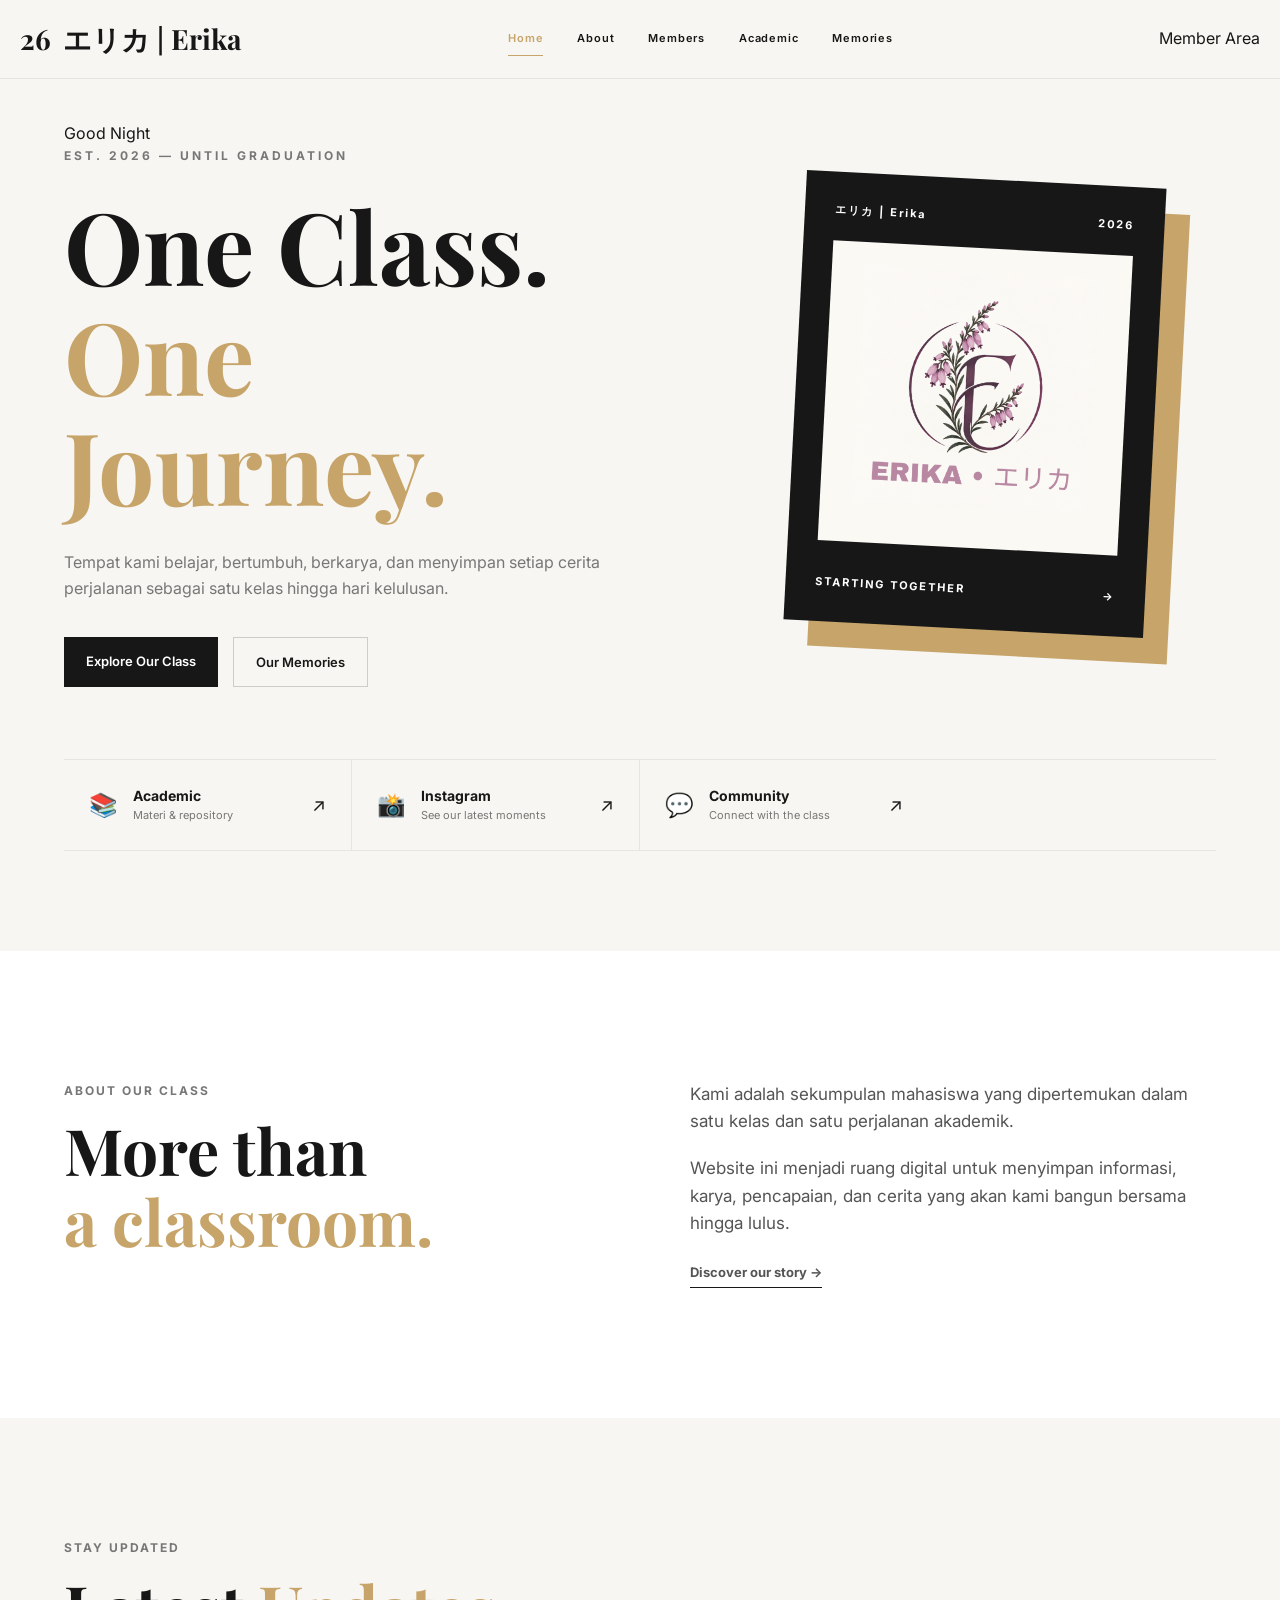
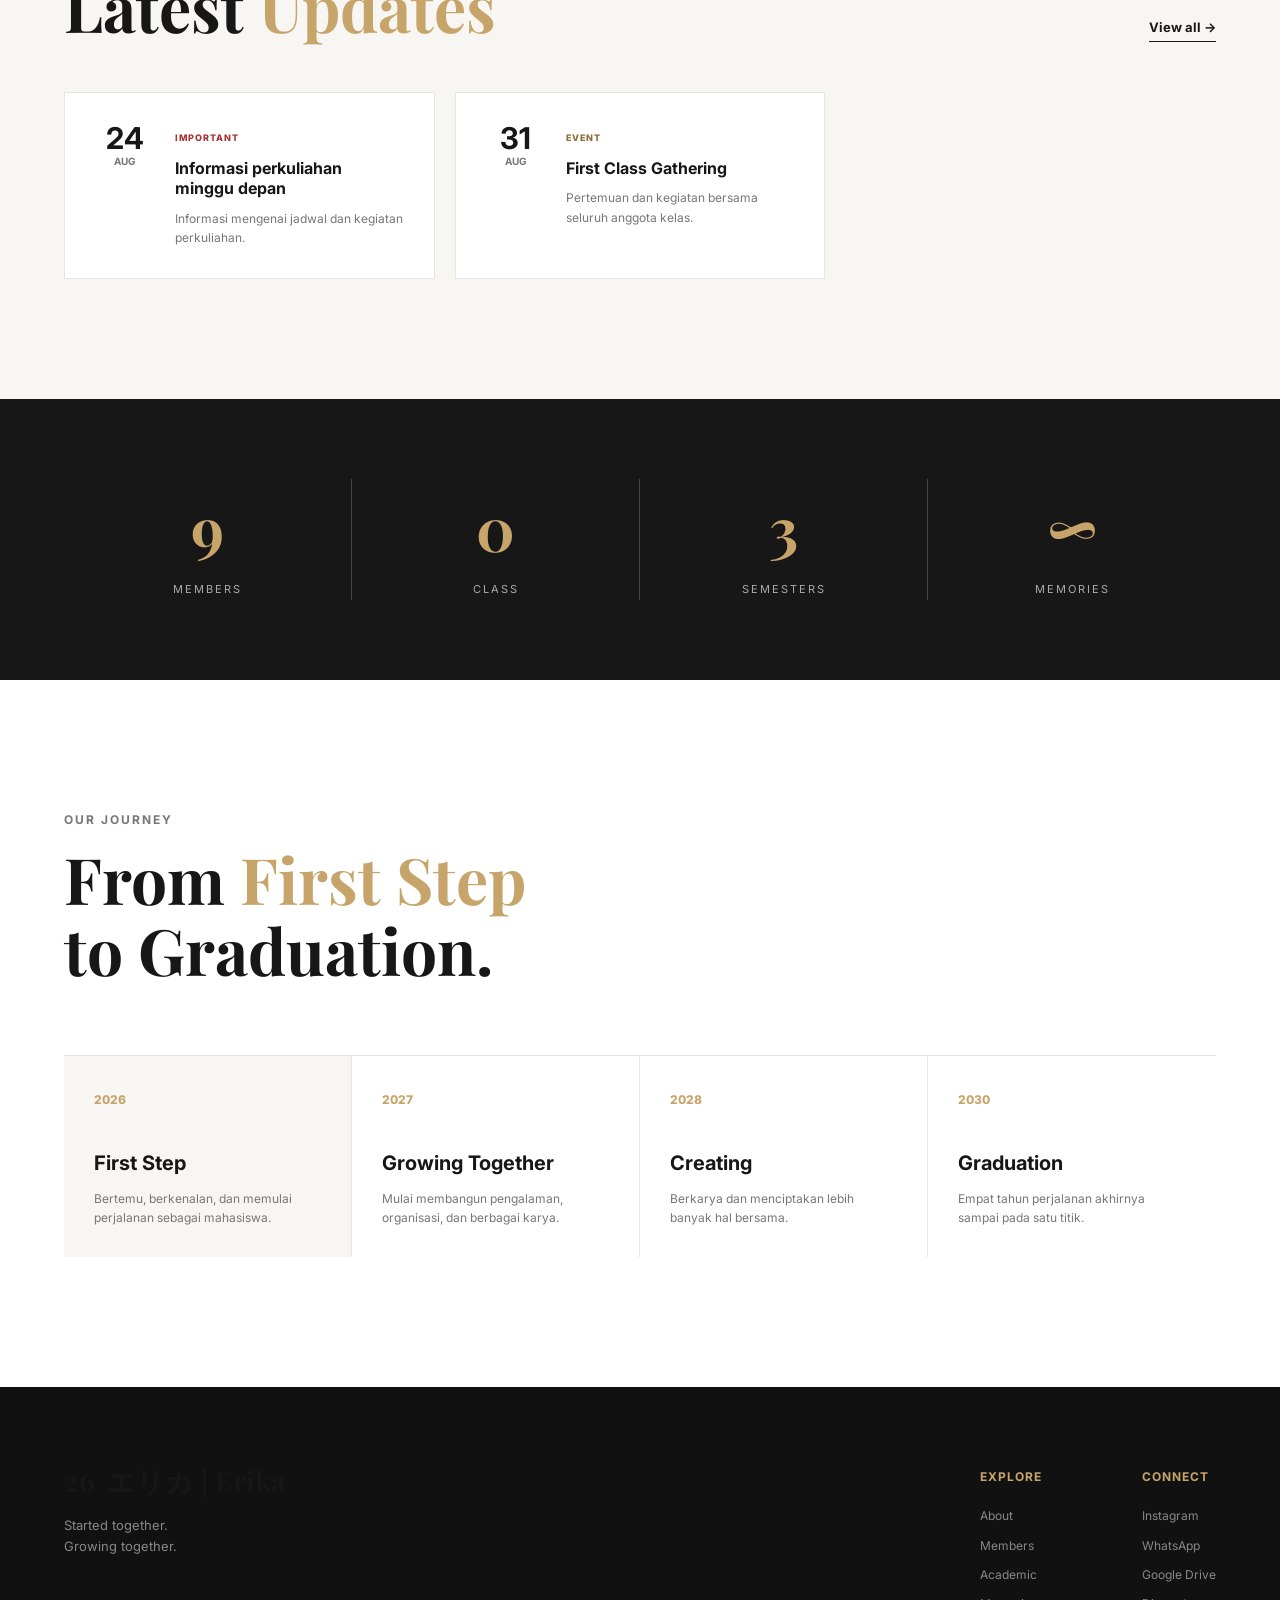
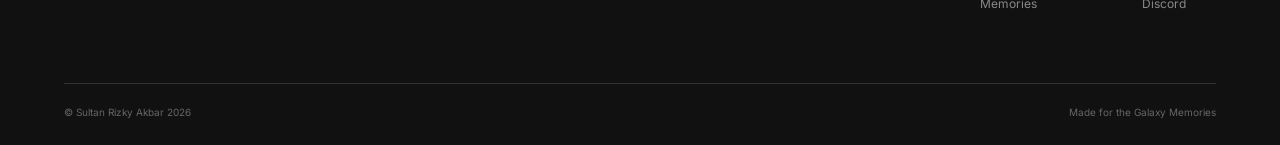
==== index.html @ 54eb89ae "Add files via upload" ====
<!DOCTYPE html>
<html lang="id">
<head>
    <meta charset="UTF-8">
    <meta name="viewport" content="width=device-width, initial-scale=1.0">

    <title>エリカ | Erika — Our Journey</title>

    <link rel="stylesheet" href="style.css">

    <!-- Google Fonts -->
    <link rel="preconnect" href="https://fonts.googleapis.com">
    <link rel="preconnect" href="https://fonts.gstatic.com" crossorigin>
    <link href="https://fonts.googleapis.com/css2?family=Inter:wght@400;500;600;700;800&family=Playfair+Display:wght@600;700&display=swap" rel="stylesheet">
</head>

<body>  

    <header class="navbar">
        <div class="nav-container">

            <a href="#" class="logo">
                <span class="logo-mark">26</span>
                <span>エリカ | Erika</span>
            </a>

             <!-- MOBILE MENU BUTTON -->
            <button
            class="menu-toggle"
            id="menuToggle"
            aria-label="Open navigation"
            aria-expanded="false"
            type="button">

            <span></span>
            <span></span>
            <span></span>

        </button>

            <nav class="nav-menu" id="navMenu">
                <a href="#home" class="active">Home</a>
                <a href="about.html">About</a>
                <a href="member.html">Members</a>
                <a href="academic.html">Academic</a>
                <a href="memories.html">Memories</a>
            </nav>

            <a href="#contact" class="nav-button">
                Member Area
            </a>

        </div>
    </header>

    <div class="nav-overlay" id="navOverlay"></div>

    <main>

        <!-- ================= HERO ================= -->

        <section class="hero" id="home">

            <div class="hero-content">

                <p id="greeting">Welcome</p>

                <p class="hero-label">
                    EST. 2026 — UNTIL GRADUATION
                </p>

                <h1>
                    One Class.<br>
                    <span>One Journey.</span>
                </h1>

                <p class="hero-description">
                    Tempat kami belajar, bertumbuh, berkarya,
                    dan menyimpan setiap cerita perjalanan
                    sebagai satu kelas hingga hari kelulusan.
                </p>

                <div class="hero-buttons">
                    <a href="about.html" class="button primary">
                        Explore Our Class
                    </a>

                    <a href="memories.html" class="button secondary">
                        Our Memories
                    </a>
                </div>

            </div>


            <div class="hero-visual">

                <div class="class-card">

                    <div class="card-top">
                        <span>エリカ | Erika</span>
                        <span>2026</span>
                    </div>

                    <div class="class-number">
                        <img src="Beranda/logo.png" style="width: 100%;">
                    </div>

                    <div class="card-bottom">
                        <span>STARTING TOGETHER</span>
                        <span>→</span>
                    </div>

                </div>

            </div>

        </section>


        <!-- ================= QUICK LINKS ================= -->

        <section class="quick-section">

            <div class="section-container">

                <div class="quick-grid">

                    <a href="academic.html" class="quick-card">
                        <div class="quick-icon">📚</div>
                        <div>
                            <h3>Academic</h3> 
                            <p>Materi & repository</p>
                        </div>
                        <span class="arrow">↗</span>
                    </a>


                    <a href="#" class="quick-card">
                        <div class="quick-icon">📸</div>
                        <div>
                            <h3>Instagram</h3>
                            <p>See our latest moments</p>
                        </div>
                        <span class="arrow">↗</span>
                    </a>


                    <a href="#" class="quick-card">
                        <div class="quick-icon">💬</div>
                        <div>
                            <h3>Community</h3>
                            <p>Connect with the class</p>
                        </div>
                        <span class="arrow">↗</span>
                    </a>

                </div>

            </div>

        </section>


        <!-- ================= ABOUT ================= -->

        <section class="about-section" id="about">

            <div class="section-container about-grid">

                <div class="section-heading">

                    <p class="section-label">
                        ABOUT OUR CLASS
                    </p>

                    <h2>
                        More than<br>
                        <span>a classroom.</span>
                    </h2>

                </div>


                <div class="about-text">

                    <p>
                        Kami adalah sekumpulan mahasiswa yang
                        dipertemukan dalam satu kelas dan satu
                        perjalanan akademik.
                    </p>

                    <p>
                        Website ini menjadi ruang digital untuk
                        menyimpan informasi, karya, pencapaian,
                        dan cerita yang akan kami bangun bersama
                        hingga lulus.
                    </p>

                    <a href="memories.html" class="text-link">
                        Discover our story →
                    </a>

                </div>

            </div>

        </section>


        <!-- ================= ANNOUNCEMENT ================= -->

        <section class="content-section" id="academic">

            <div class="section-container">

                <div class="section-header">

                    <div>
                        <p class="section-label">
                            STAY UPDATED
                        </p>

                        <h2>
                            Latest <span>Updates</span>
                        </h2>
                    </div>

                    <a href="#" class="text-link">
                        View all →
                    </a>

                </div>


                <div class="announcement-grid">

                    <article class="announcement-card">

                        <div class="announcement-date">
                            <span>24</span>
                            AUG
                        </div>

                        <div>
                            <span class="tag important">
                                IMPORTANT
                            </span>

                            <h3>
                                Informasi perkuliahan minggu depan
                            </h3>

                            <p>
                                Informasi mengenai jadwal dan
                                kegiatan perkuliahan.
                            </p>
                        </div>

                    </article>

                    <article class="announcement-card">

                        <div class="announcement-date">
                            <span>31</span>
                            AUG
                        </div>

                        <div>
                            <span class="tag event">
                                EVENT
                            </span>

                            <h3>
                                First Class Gathering
                            </h3>

                            <p>
                                Pertemuan dan kegiatan bersama
                                seluruh anggota kelas.
                            </p>
                        </div>

                    </article>

                </div>

            </div>

        </section>


        <!-- ================= STATISTICS ================= -->

        <section class="stats-section">

            <div class="section-container">

                <div class="stats-grid">


                   <div class="stat">
                        <strong class="stat-number counter" data-target="24">0</strong>
                        <span class="stat-label">Members</span>
                    </div>

                    <div class="stat">
                        <strong class="stat-number counter" data-target="1">0</strong>
                        <span class="stat-label">Class</span>
                    </div>

                    <div class="stat">
                        <strong class="stat-number counter" data-target="8">0</strong>
                        <span class="stat-label">Semesters</span>
                    </div>

                    <div class="stat">
                        <strong>∞</strong>
                        <span class="stat-label">Memories</span>
                    </div>

                </div>

            </div>

        </section>


        <!-- ================= JOURNEY ================= -->

        <section class="journey-section" id="memories">

            <div class="section-container">

                <div class="section-header">

                    <div>
                        <p class="section-label">
                            OUR JOURNEY
                        </p>

                        <h2>
                            From <span>First Step</span><br>
                            to Graduation.
                        </h2>
                    </div>

                </div>


                <div class="timeline">

                    <div class="timeline-item active">
                        <span class="timeline-year">2026</span>

                        <div class="timeline-content">
                            <h3>First Step</h3>
                            <p>
                                Bertemu, berkenalan, dan memulai
                                perjalanan sebagai mahasiswa.
                            </p>
                        </div>
                    </div>


                    <div class="timeline-item">
                        <span class="timeline-year">2027</span>

                        <div class="timeline-content">
                            <h3>Growing Together</h3>
                            <p>
                                Mulai membangun pengalaman,
                                organisasi, dan berbagai karya.
                            </p>
                        </div>
                    </div>


                    <div class="timeline-item">
                        <span class="timeline-year">2028</span>

                        <div class="timeline-content">
                            <h3>Creating</h3>
                            <p>
                                Berkarya dan menciptakan lebih
                                banyak hal bersama.
                            </p>
                        </div>
                    </div>


                    <div class="timeline-item">
                        <span class="timeline-year">2030</span>

                        <div class="timeline-content">
                            <h3>Graduation</h3>
                            <p>
                                Empat tahun perjalanan akhirnya
                                sampai pada satu titik.
                            </p>
                        </div>
                    </div>

                </div>

            </div>

        </section>


    </main>


    <!-- ================= FOOTER ================= -->

    <footer id="contact">

        <div class="footer-container">

            <div class="footer-brand">

                <div class="logo">
                    <span class="logo-mark">26</span>
                    <span>エリカ | Erika</span>
                </div>

                <p>
                    Started together.<br>
                    Growing together.
                </p>

            </div>


            <div class="footer-links">

                <div>
                    <h4>Explore</h4>
                    <a href="about.html">About</a>
                    <a href="member.html">Members</a>
                    <a href="academic.html">Academic</a>
                    <a href="memories.html">Memories</a>
                </div>

                <div>
                    <h4>Connect</h4>
                    <a href="#">Instagram</a>
                    <a href="#">WhatsApp</a>
                    <a href="#">Google Drive</a>
                    <a href="#">Discord</a>
                </div>

            </div>

        </div>


        <div class="footer-bottom">

            <span>
                © Sultan Rizky Akbar 2026
            </span>

            <span>
                Made for the Galaxy Memories
            </span>

        </div>

    </footer>

    <script src="script.js"></script>

</body>
</html>
---- style.css ----
/* =========================
   RESET
========================= */

* {
    margin: 0;
    padding: 0;
    box-sizing: border-box;
}

html {
    scroll-behavior: smooth;
}

body {
    font-family: "Inter", sans-serif;
    color: #171717;
    background: #f7f6f2;
    line-height: 1.6;
}

a {
    text-decoration: none;
    color: inherit;
}


/* =========================
   VARIABLES
========================= */

:root {
    --black: #171717;
    --dark: #222222;
    --gray: #777;
    --light-gray: #e7e5df;
    --background: #f7f6f2;
    --white: #ffffff;
    --accent: #c7a56a;
}


/* =========================
   GENERAL
========================= */

.section-container,
.nav-container,
.footer-container {
    width: min(1180px, 90%);
    margin: auto;
}

.section-label {
    font-size: 12px;
    font-weight: 700;
    letter-spacing: 2px;
    color: var(--gray);
    margin-bottom: 15px;
}

h1,
h2 {
    font-family: "Playfair Display", serif;
    line-height: 1.1;
}

h2 {
    font-size: clamp(40px, 5vw, 65px);
}

h2 span,
.hero h1 span {
    color: var(--accent);
}


/* ========================================
   NAVBAR
======================================== */

.navbar {
    position: sticky;
    top: 0;
    left: 0;

    width: 100%;

    z-index: 999;

    background: rgba(247, 246, 242, 0.94);

    backdrop-filter: blur(14px);
    -webkit-backdrop-filter: blur(14px);

    border-bottom: 1px solid rgba(23, 23, 23, 0.08);
}


.nav-container {
    width: min(1240px, calc(100% - 40px));

    min-height: 78px;

    margin: 0 auto;

    display: flex;

    align-items: center;

    justify-content: space-between;
}


/* ========================================
   LOGO
======================================== */

.logo {
    display: flex;

    align-items: center;

    gap: 12px;

    text-decoration: none;

    color: var(--black);

    flex-shrink: 0;
}


.logo span {
    font-family: "Playfair Display", serif;

    font-size: 28px;

    font-weight: 700;

    line-height: 1;
}


.logo small {
    padding-left: 12px;

    border-left: 1px solid #cfcac0;

    font-size: 9px;

    font-weight: 700;

    letter-spacing: 1.5px;

    color: var(--gray);
}


/* ========================================
   DESKTOP NAVIGATION
======================================== */

.nav-menu {
    display: flex;

    align-items: center;

    gap: 34px;
}


.nav-menu a {
    position: relative;

    color: var(--black);

    text-decoration: none;

    font-size: 11px;

    font-weight: 600;

    letter-spacing: 0.8px;

    padding: 8px 0;

    transition: color .25s ease;
}


.nav-menu a::after {
    content: "";

    position: absolute;

    left: 0;
    bottom: 0;

    width: 0;
    height: 1px;

    background: var(--accent);

    transition: width .25s ease;
}


.nav-menu a:hover,
.nav-menu a.active {
    color: var(--accent);
}


.nav-menu a:hover::after,
.nav-menu a.active::after {
    width: 100%;
}


/* Member Area */

.nav-menu .nav-member-area {
    padding: 10px 17px;

    border: 1px solid var(--black);

    transition:
        background .25s ease,
        color .25s ease;
}


.nav-menu .nav-member-area::after {
    display: none;
}


.nav-menu .nav-member-area:hover {
    background: var(--black);

    color: white;
}


/* ========================================
   HAMBURGER BUTTON
======================================== */

.menu-toggle {
    display: none;

    width: 44px;
    height: 44px;

    padding: 0;

    border: none;

    background: transparent;

    cursor: pointer;

    position: relative;

    z-index: 1001;
}


/* Three lines */

.menu-toggle span {
    position: absolute;

    left: 10px;

    width: 24px;
    height: 2px;

    background: var(--black);

    transition:
        transform .3s ease,
        opacity .2s ease,
        top .3s ease;
}


.menu-toggle span:nth-child(1) {
    top: 13px;
}


.menu-toggle span:nth-child(2) {
    top: 21px;
}


.menu-toggle span:nth-child(3) {
    top: 29px;
}


/* ========================================
   HAMBURGER → X
======================================== */

.menu-toggle.active span:nth-child(1) {
    top: 21px;

    transform: rotate(45deg);
}


.menu-toggle.active span:nth-child(2) {
    opacity: 0;
}


.menu-toggle.active span:nth-child(3) {
    top: 21px;

    transform: rotate(-45deg);
}


/* =========================
   MOBILE NAVIGATION
========================= */

@media (max-width: 800px) {

    .menu-toggle {
        display: flex !important;
        position: relative;
        z-index: 1002;
    }

    .nav-menu {
        position: fixed;
        top: 0;
        right: 0;

        width: min(320px, 82vw);
        height: 100vh;

        background: var(--background);

        display: flex;
        flex-direction: column;
        align-items: stretch;

        padding: 110px 30px 40px;

        gap: 0;

        transform: translateX(100%);
        visibility: hidden;

        transition:
            transform 0.3s ease,
            visibility 0.3s ease;

        z-index: 1000;

        box-shadow: -10px 0 30px rgba(0, 0, 0, 0.08);
    }

    /* INI YANG MEMBUKA MENU */
    .nav-menu.open {
        transform: translateX(0);
        visibility: visible;
    }

    .nav-menu a {
        display: flex;
        align-items: center;

        width: 100%;
        min-height: 58px;

        padding: 0;

        border-bottom: 1px solid var(--light-gray);

        font-size: 15px;
        color: var(--black);

        text-decoration: none;
    }

    .nav-menu a:hover {
        color: var(--accent);
    }

    .nav-member-area {
        margin-top: 20px;
        padding: 0 18px !important;

        justify-content: center;

        border: 1px solid var(--black) !important;
        min-height: 48px !important;
    }

}

/* ========================================
   NAV OVERLAY
======================================== */

.nav-overlay {
    position: fixed;

    inset: 0;

    z-index: 998;

    background: rgba(0, 0, 0, .35);

    opacity: 0;

    visibility: hidden;

    transition:
        opacity .3s ease,
        visibility .3s ease;
}


.nav-overlay.show {
    opacity: 1;

    visibility: visible;
}


@media (min-width: 801px) {

    .nav-overlay {
        display: none;
    }

}

/* =========================
   HERO
========================= */

.hero {
    min-height: 650px;

    width: min(1180px, 90%);
    margin: auto;

    display: grid;
    grid-template-columns: 1.1fr 0.9fr;
    align-items: center;

    gap: 80px;
}

.hero-label {
    font-size: 12px;
    font-weight: 700;
    letter-spacing: 3px;
    color: var(--gray);

    margin-bottom: 25px;
}

.hero h1 {
    font-size: clamp(60px, 8vw, 100px);
}

.hero-description {
    max-width: 550px;

    color: var(--gray);

    margin-top: 30px;
    font-size: 16px;
}

.hero-buttons {
    display: flex;
    gap: 15px;

    margin-top: 35px;
}

.button {
    padding: 14px 22px;

    font-size: 13px;
    font-weight: 600;

    transition: 0.2s;
}

.button.primary {
    background: var(--black);
    color: white;
}

.button.primary:hover {
    background: var(--accent);
}

.button.secondary {
    border: 1px solid #ccc;
}

.button.secondary:hover {
    background: white;
}


/* =========================
   HERO CARD
========================= */

.hero-visual {
    display: flex;
    justify-content: center;
}

.class-card {
    width: 360px;
    height: 450px;

    padding: 30px;

    background: var(--black);
    color: white;

    display: flex;
    flex-direction: column;
    justify-content: space-between;

    box-shadow: 25px 25px 0 var(--accent);

    transform: rotate(3deg);

    transition: 0.4s;
}

.class-card:hover {
    transform: rotate(0deg) translateY(-8px);
}

.card-top,
.card-bottom {
    display: flex;
    justify-content: space-between;

    font-size: 11px;
    font-weight: 700;
    letter-spacing: 2px;
}

.class-number {
    font-family: "Playfair Display", serif;
    font-size: 150px;
    line-height: 1;
    color: var(--accent);
}


/* =========================
   QUICK LINKS
========================= */

.quick-section {
    padding: 30px 0 100px;
}

.quick-grid {
    display: grid;
    grid-template-columns: repeat(4, 1fr);

    border-top: 1px solid var(--light-gray);
    border-bottom: 1px solid var(--light-gray);
}

.quick-card {
    padding: 25px;

    display: flex;
    align-items: center;
    gap: 15px;

    border-right: 1px solid var(--light-gray);

    transition: 0.2s;
}

.quick-card:last-child {
    border-right: none;
}

.quick-card:hover {
    background: white;
}

.quick-icon {
    font-size: 23px;
}

.quick-card h3 {
    font-size: 14px;
}

.quick-card p {
    font-size: 11px;
    color: var(--gray);
}

.arrow {
    margin-left: auto;
    font-size: 18px;
}


/* =========================
   ABOUT
========================= */

.about-section {
    padding: 130px 0;

    background: white;
}

.about-grid {
    display: grid;
    grid-template-columns: 1fr 1fr;
    gap: 100px;
}

.about-text {
    max-width: 500px;

    font-size: 17px;
    color: #555;
}

.about-text p + p {
    margin-top: 20px;
}

.text-link {
    display: inline-block;

    margin-top: 25px;

    font-size: 13px;
    font-weight: 700;

    border-bottom: 1px solid var(--black);

    padding-bottom: 4px;
}


/* =========================
   CONTENT
========================= */

.content-section {
    padding: 120px 0;
}

.section-header {
    display: flex;
    align-items: end;
    justify-content: space-between;

    margin-bottom: 50px;
}


/* =========================
   ANNOUNCEMENT
========================= */

.announcement-grid {
    display: grid;
    grid-template-columns: repeat(3, 1fr);

    gap: 20px;
}

.announcement-card {
    background: white;

    padding: 30px;

    display: grid;
    grid-template-columns: 60px 1fr;
    gap: 20px;

    border: 1px solid var(--light-gray);

    transition: 0.2s;
}

.announcement-card:hover {
    transform: translateY(-5px);
}

.announcement-date {
    font-size: 10px;
    font-weight: 700;
    color: var(--gray);

    text-align: center;
}

.announcement-date span {
    display: block;

    font-size: 30px;
    color: var(--black);

    line-height: 1;
}

.tag {
    display: inline-block;

    font-size: 9px;
    font-weight: 800;

    letter-spacing: 1px;

    margin-bottom: 12px;
}

.tag.important {
    color: #a33;
}

.tag.academic {
    color: #536d8a;
}

.tag.event {
    color: #8a6d35;
}

.announcement-card h3 {
    font-size: 16px;
    line-height: 1.3;

    margin-bottom: 10px;
}

.announcement-card p {
    font-size: 12px;
    color: var(--gray);
}


/* =========================
   STATISTICS
========================= */

.stats-section {
    padding: 80px 0;

    background: var(--black);
    color: white;
}

.stats-grid {
    display: grid;
    grid-template-columns: repeat(4, 1fr);

    text-align: center;
}

.stat {
    border-right: 1px solid #444;
}

.stat:last-child {
    border-right: none;
}

.stat strong {
    display: block;

    font-family: "Playfair Display", serif;
    font-size: 60px;

    color: var(--accent);
}

.stat span {
    font-size: 11px;

    text-transform: uppercase;
    letter-spacing: 2px;

    color: #aaa;
}


/* =========================
   JOURNEY
========================= */

.journey-section {
    padding: 130px 0;

    background: white;
}

.timeline {
    margin-top: 70px;

    border-top: 1px solid var(--light-gray);

    display: grid;
    grid-template-columns: repeat(4, 1fr);
}

.timeline-item {
    padding: 30px;

    border-right: 1px solid var(--light-gray);

    position: relative;
}

.timeline-item:last-child {
    border-right: none;
}

.timeline-item.active {
    background: var(--background);
}

.timeline-year {
    font-size: 12px;
    font-weight: 800;
    color: var(--accent);
}

.timeline-content h3 {
    margin-top: 35px;
    font-size: 20px;
}

.timeline-content p {
    margin-top: 10px;

    font-size: 12px;
    color: var(--gray);
}


/* =========================
   FOOTER
========================= */

footer {
    background: #111;
    color: white;

    padding: 80px 0 25px;
}

.footer-container {
    display: flex;
    justify-content: space-between;

    padding-bottom: 70px;
}

.footer-brand p {
    margin-top: 20px;

    color: #888;
    font-size: 13px;
}

.footer-links {
    display: flex;
    gap: 100px;
}

.footer-links div {
    display: flex;
    flex-direction: column;
    gap: 10px;
}

.footer-links h4 {
    margin-bottom: 10px;

    font-size: 12px;
    color: var(--accent);

    text-transform: uppercase;
    letter-spacing: 1px;
}

.footer-links a {
    font-size: 12px;
    color: #888;

    transition: 0.2s;
}

.footer-links a:hover {
    color: white;
}

.footer-bottom {
    width: min(1180px, 90%);
    margin: auto;

    padding-top: 20px;

    border-top: 1px solid #333;

    display: flex;
    justify-content: space-between;

    font-size: 10px;
    color: #666;
}


/* =========================
   RESPONSIVE
========================= */

@media (max-width: 900px) {

    .nav-menu {
        display: none;
    }

    .hero {
        grid-template-columns: 1fr;
        padding: 80px 0;

        text-align: center;
    }

    .hero-description {
        margin-left: auto;
        margin-right: auto;
    }

    .hero-buttons {
        justify-content: center;
    }

    .quick-grid {
        grid-template-columns: repeat(2, 1fr);
    }

    .quick-card:nth-child(2) {
        border-right: none;
    }

    .about-grid {
        grid-template-columns: 1fr;
        gap: 40px;
    }

    .announcement-grid {
        grid-template-columns: 1fr;
    }

    .timeline {
        grid-template-columns: 1fr;
    }

    .timeline-item {
        border-right: none;
        border-bottom: 1px solid var(--light-gray);
    }

    .stats-grid {
        grid-template-columns: repeat(2, 1fr);
        gap: 40px;
    }

    .stat {
        border-right: none;
    }

    .footer-container {
        flex-direction: column;
        gap: 50px;
    }
}


@media (max-width: 500px) {

    .hero h1 {
        font-size: 55px;
    }

    .class-card {
        width: 280px;
        height: 360px;
    }

    .class-number {
        font-size: 110px;
    }

    .quick-grid {
        grid-template-columns: 1fr;
    }

    .quick-card {
        border-right: none;
        border-bottom: 1px solid var(--light-gray);
    }

    .section-header {
        display: block;
    }

    .section-header .text-link {
        margin-top: 15px;
    }

    .footer-links {
        gap: 50px;
    }
}

/* =====================================================
   JAVASCRIPT INTERACTIONS
   ===================================================== */


/* ---------- Scroll Reveal ---------- */

.reveal-hidden {
    opacity: 0;
    transform: translateY(30px);
    transition:
        opacity 0.7s ease,
        transform 0.7s ease;
}

.reveal-hidden.visible {
    opacity: 1;
    transform: translateY(0);
}


/* ---------- Modal ---------- */

body.modal-open {
    overflow: hidden;
}

.modal {
    position: fixed;
    inset: 0;

    display: flex;
    align-items: center;
    justify-content: center;

    padding: 20px;

    background: rgba(0, 0, 0, 0.65);

    opacity: 0;
    visibility: hidden;

    transition:
        opacity 0.3s ease,
        visibility 0.3s ease;

    z-index: 9999;
}

.modal.active {
    opacity: 1;
    visibility: visible;
}


/* ---------- Member Modal ---------- */

.member-modal {
    position: relative;

    display: grid;
    grid-template-columns: 260px 1fr;

    width: min(700px, 100%);

    background: var(--background);

    transform: translateY(30px) scale(0.96);

    transition: transform 0.3s ease;
}

.modal.active .member-modal {
    transform: translateY(0) scale(1);
}

.profile-image-wrapper {
    height: 100%;
    min-height: 350px;
}

.profile-image {
    width: 100%;
    height: 100%;

    object-fit: cover;
}

.profile-content {
    padding: 50px 40px;
}

.profile-role {
    display: block;

    margin-bottom: 10px;

    color: var(--accent);

    font-size: 12px;
    font-weight: 700;

    text-transform: uppercase;
    letter-spacing: 2px;
}

.profile-name {
    margin-bottom: 20px;

    font-family: "Playfair Display", serif;
    font-size: 38px;
}

.profile-bio {
    color: var(--gray);

    line-height: 1.8;
}

.profile-links {
    display: flex;
    gap: 20px;

    margin-top: 30px;
}

.profile-links a {
    color: var(--black);

    font-size: 13px;
    font-weight: 700;

    text-decoration: none;
}

.profile-links a:hover {
    color: var(--accent);
}


/* ---------- Close Button ---------- */

.modal-close {
    position: absolute;
    top: 15px;
    right: 15px;

    width: 38px;
    height: 38px;

    border: none;

    background: var(--black);
    color: white;

    font-size: 24px;

    cursor: pointer;

    z-index: 2;
}

.modal-close:hover {
    background: var(--accent);
    color: var(--black);
}


/* ---------- Timeline ---------- */

.timeline-item {
    cursor: pointer;

    transition:
        transform 0.3s ease,
        opacity 0.3s ease;
}

.timeline-item:hover {
    transform: translateX(8px);
}

.timeline-item.selected {
    transform: translateX(12px);
}


/* ---------- Empty Search ---------- */

.no-results {
    grid-column: 1 / -1;

    padding: 80px 20px;

    text-align: center;
}

.no-results h3 {
    margin-bottom: 10px;

    font-family: "Playfair Display", serif;
}

.no-results p {
    color: var(--gray);
}


/* =====================================================
   MOBILE
   ===================================================== */

@media (max-width: 700px) {

    .member-modal {
        display: block;
    }

    .profile-image-wrapper {
        height: 250px;
        min-height: 0;
    }

    .profile-content {
        padding: 30px 25px;
    }

    .profile-name {
        font-size: 30px;
    }

}
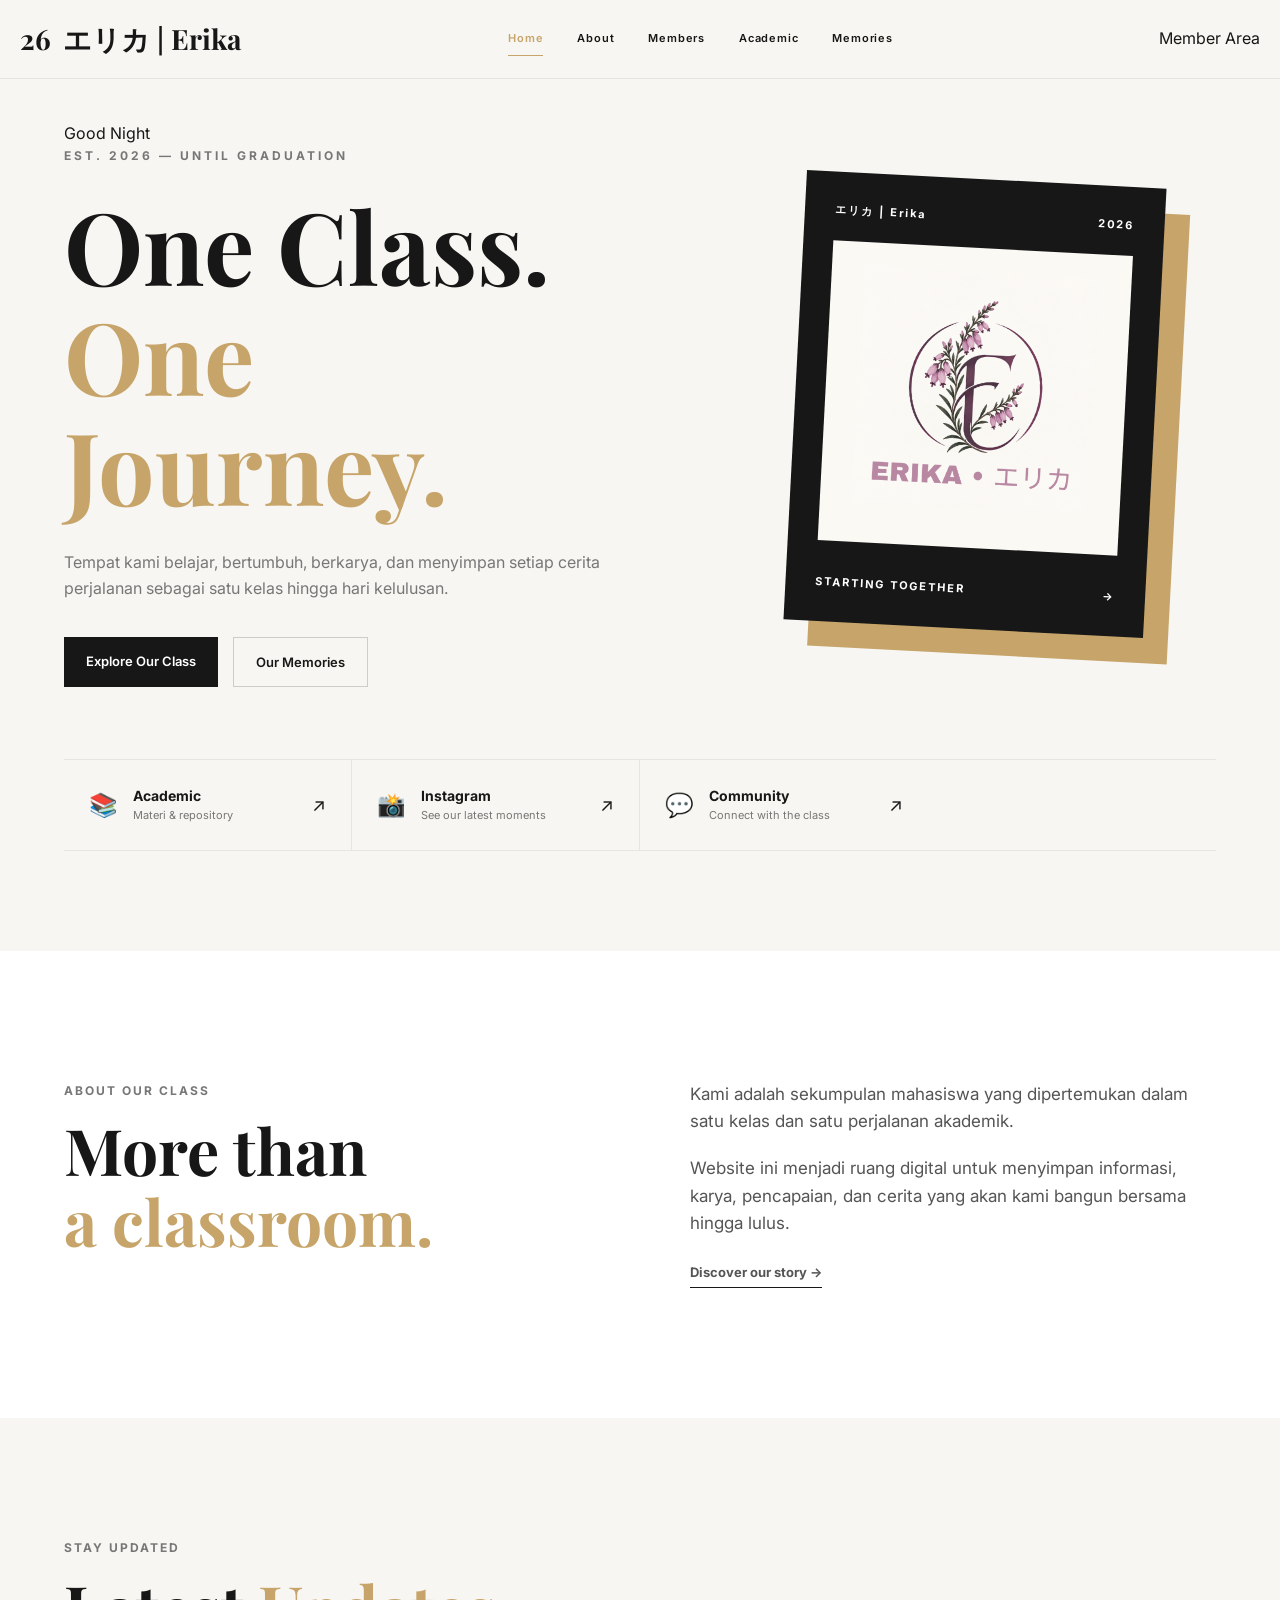
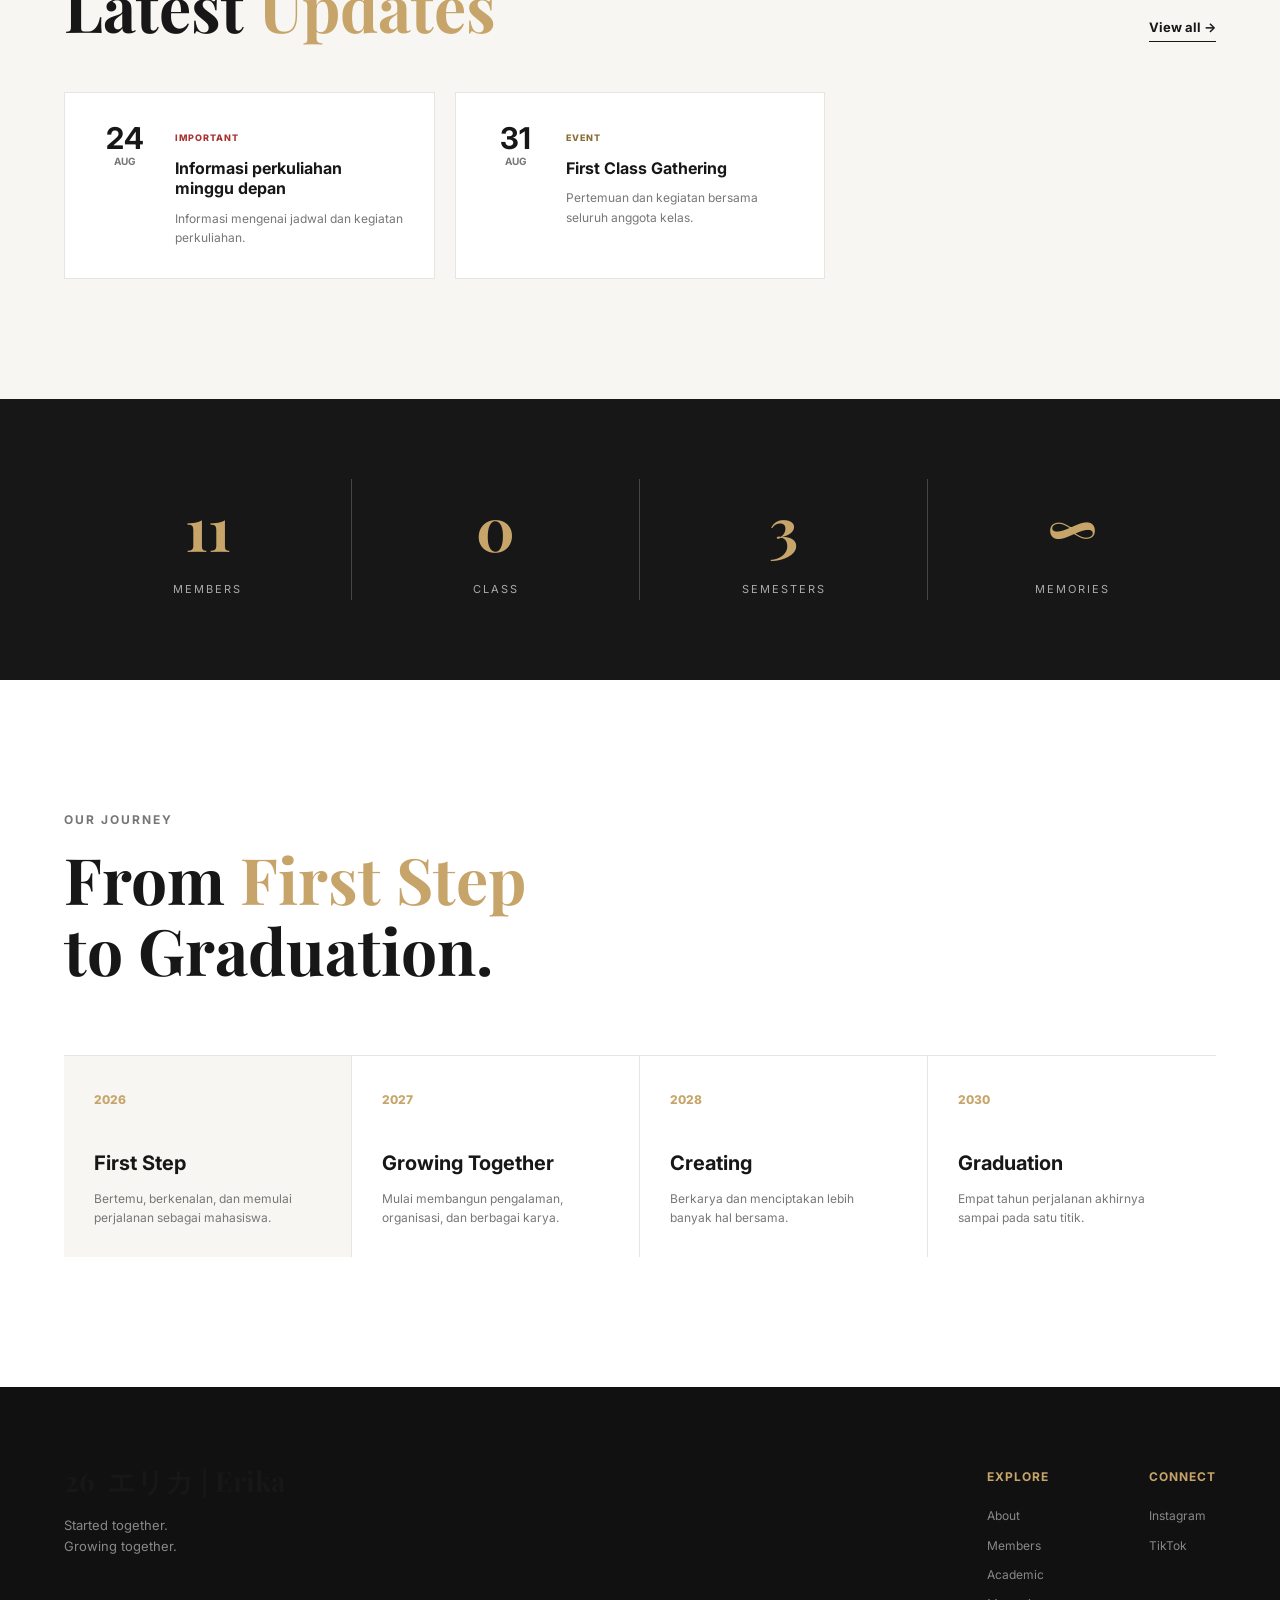
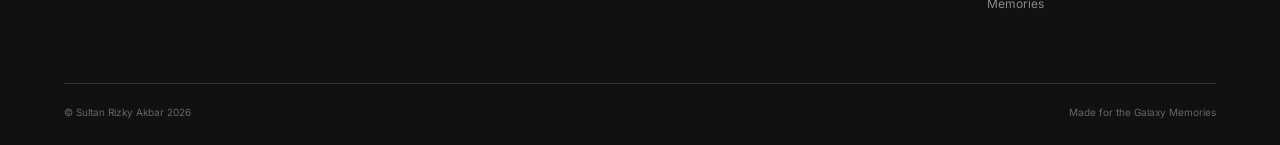
==== commit 93c7a5c2: "Update index.html" ====
--- a/index.html
+++ b/index.html
@@ -300,7 +300,7 @@
 
 
                    <div class="stat">
-                        <strong class="stat-number counter" data-target="24">0</strong>
+                        <strong class="stat-number counter" data-target="25">0</strong>
                         <span class="stat-label">Members</span>
                     </div>
 
@@ -445,9 +445,7 @@
                 <div>
                     <h4>Connect</h4>
                     <a href="#">Instagram</a>
-                    <a href="#">WhatsApp</a>
-                    <a href="#">Google Drive</a>
-                    <a href="#">Discord</a>
+                     <a href="#">TikTok</a>
                 </div>
 
             </div>
@@ -472,4 +470,4 @@
     <script src="script.js"></script>
 
 </body>
-</html>+</html>
--- a/style.css
+++ b/style.css
@@ -370,6 +370,7 @@
     .nav-menu.open {
         transform: translateX(0);
         visibility: visible;
+        display: flex;
     }
 
     .nav-menu a {
@@ -1270,4 +1271,4 @@
         font-size: 30px;
     }
 
-}+}
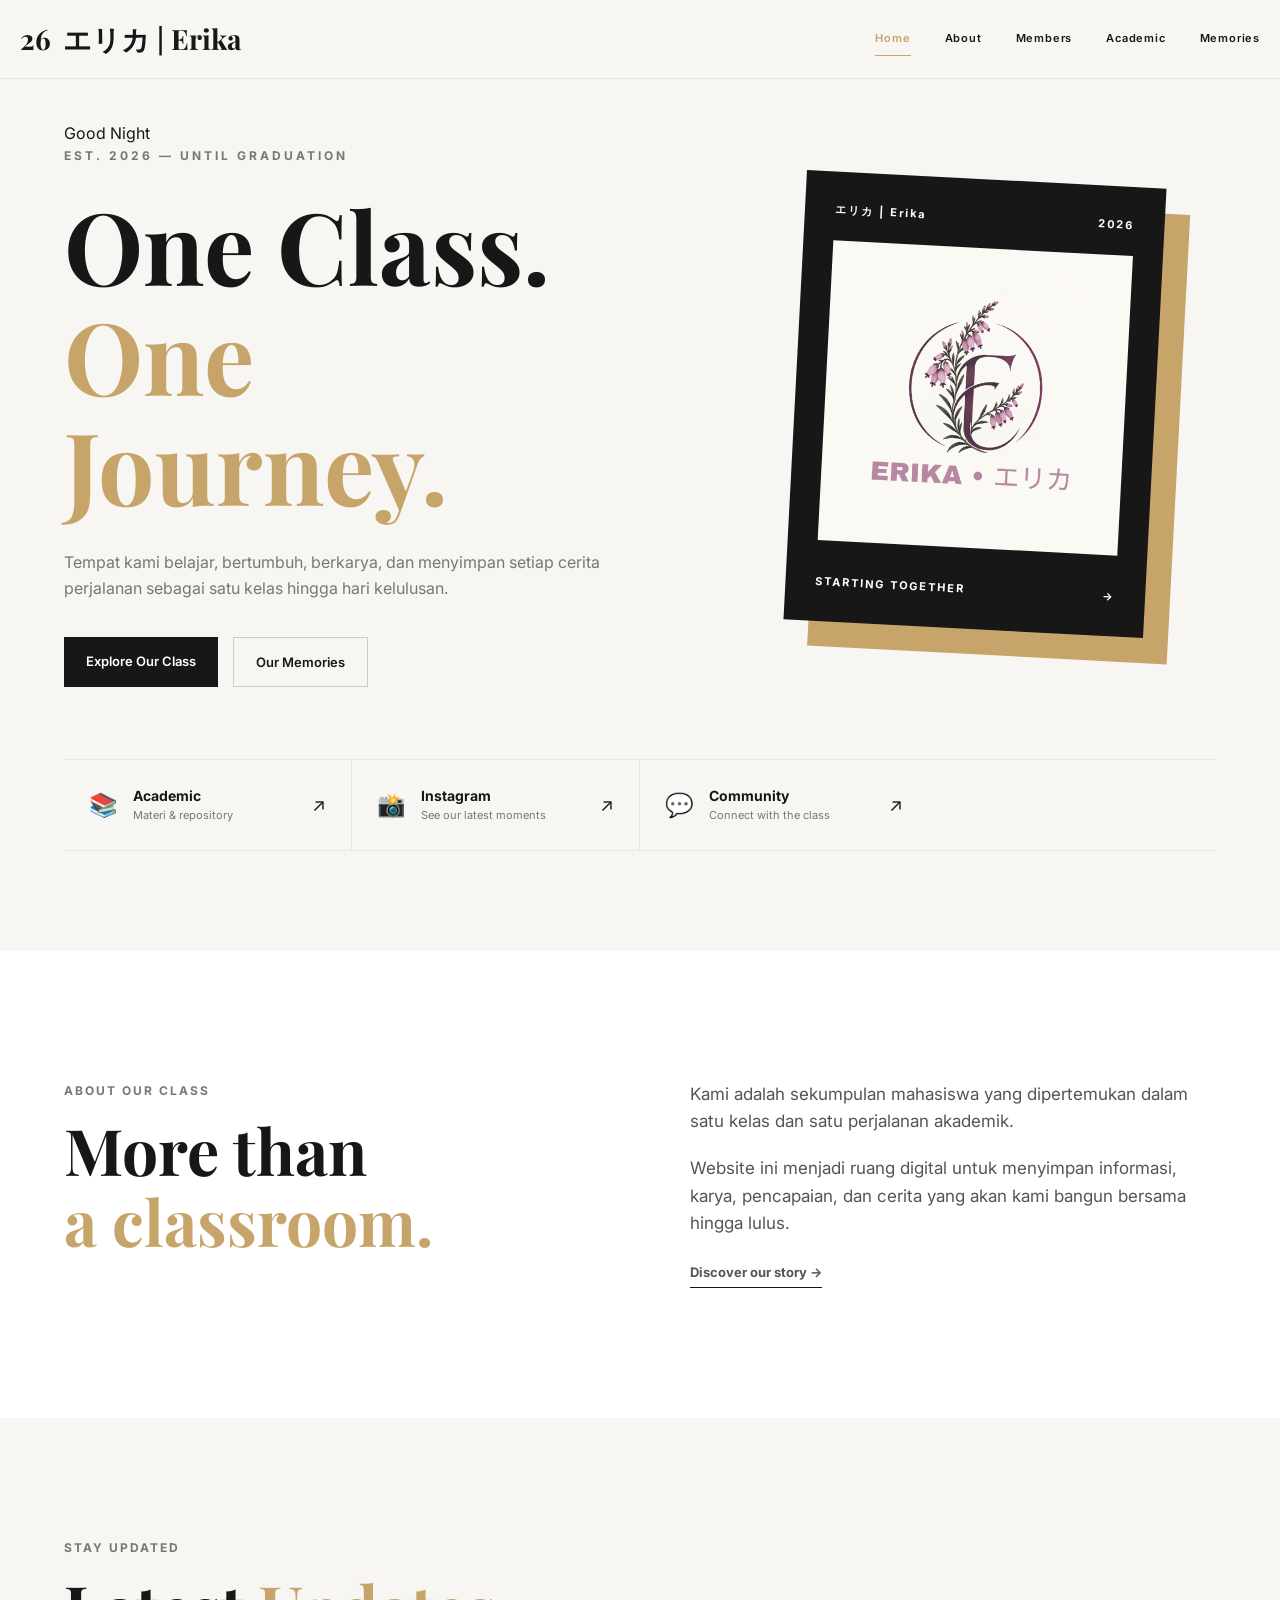
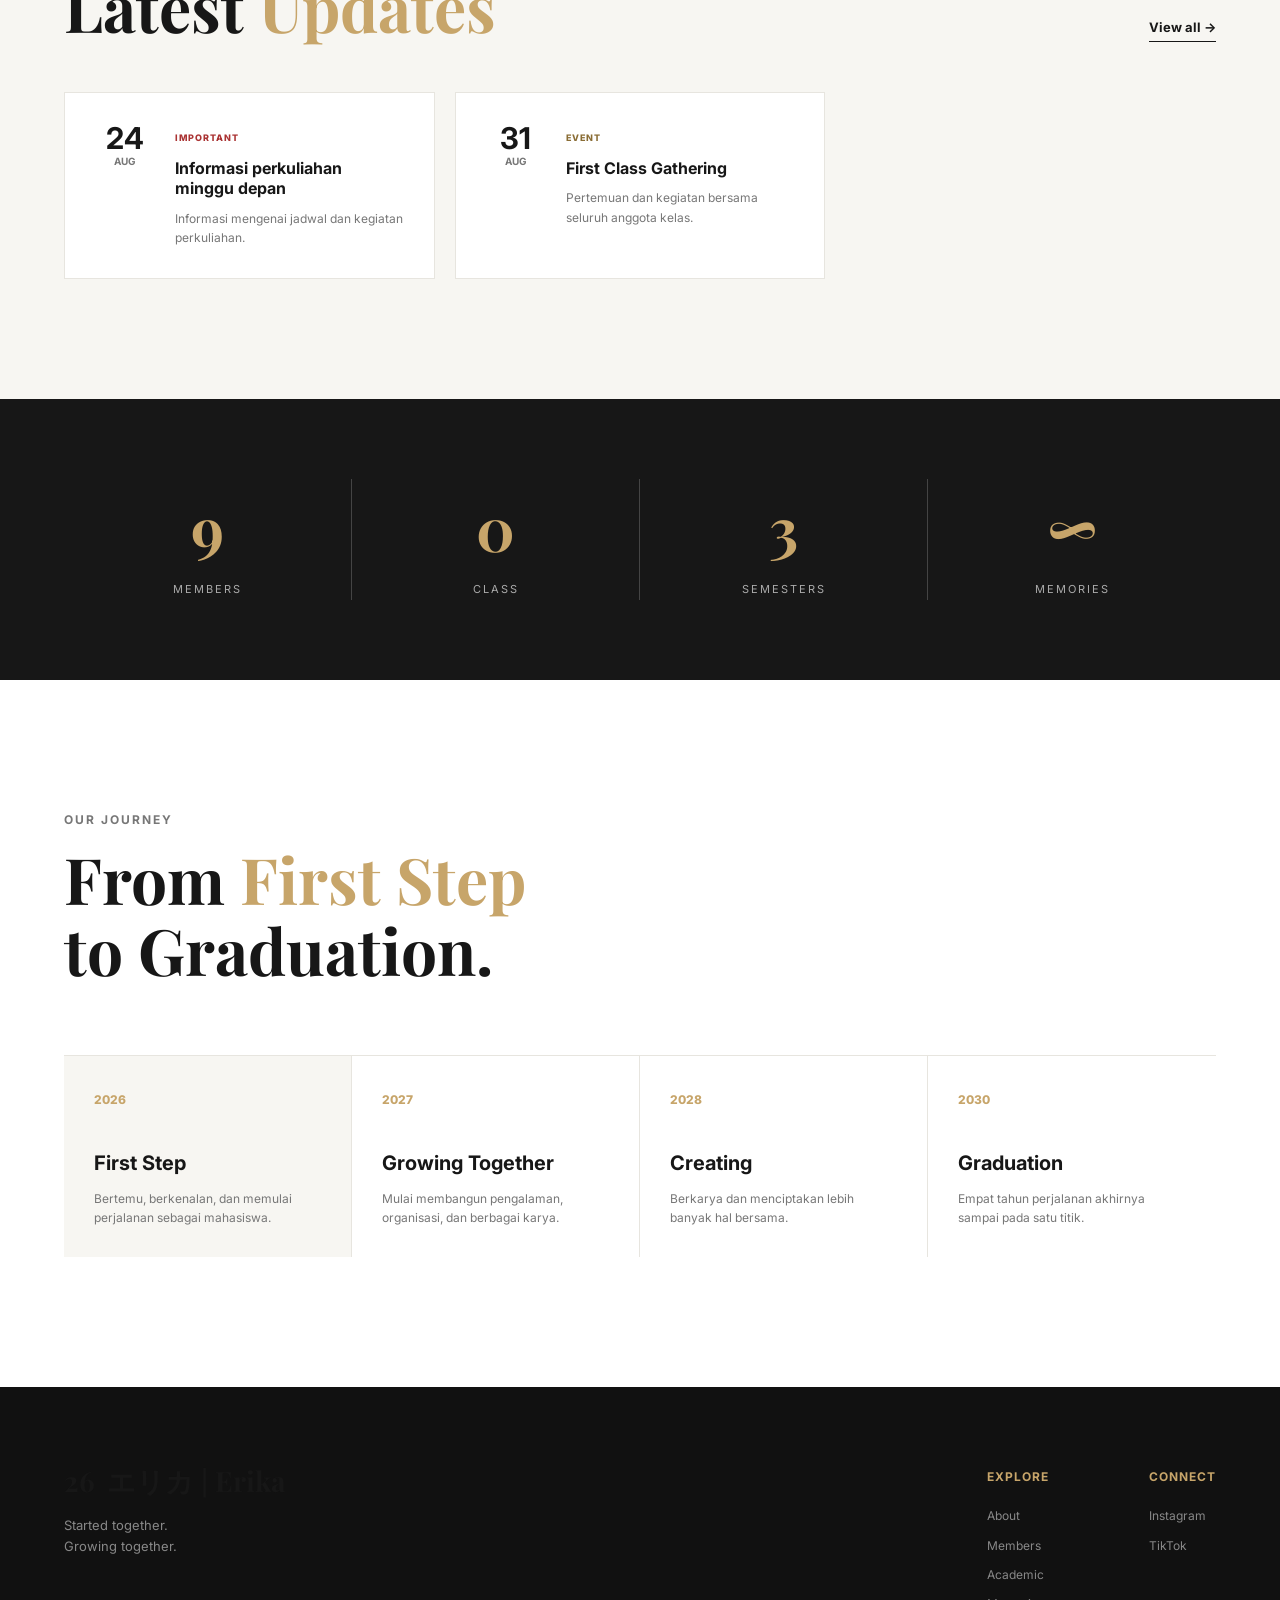
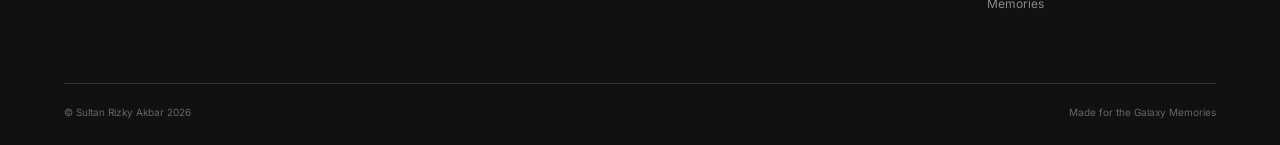
==== commit 79a0fea4: "Update index.html" ====
--- a/index.html
+++ b/index.html
@@ -45,11 +45,6 @@
                 <a href="academic.html">Academic</a>
                 <a href="memories.html">Memories</a>
             </nav>
-
-            <a href="#contact" class="nav-button">
-                Member Area
-            </a>
-
         </div>
     </header>
 
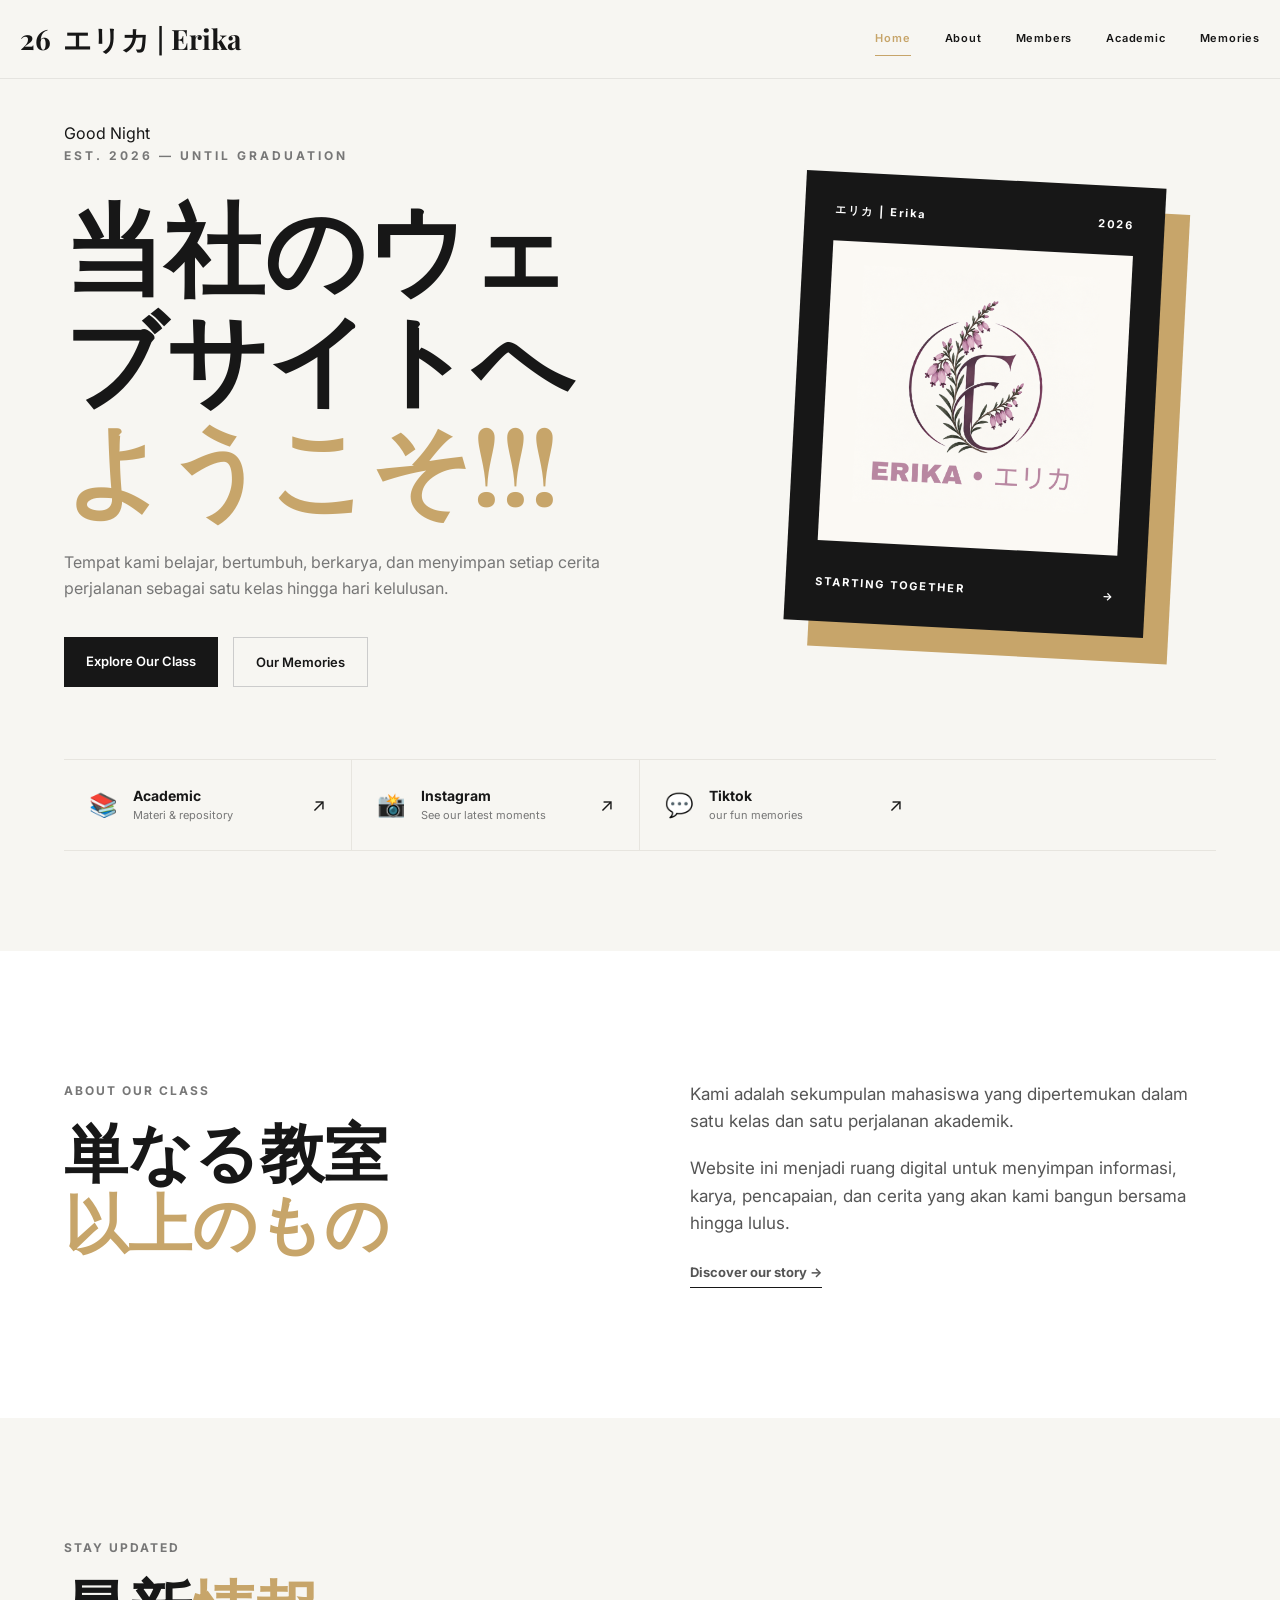
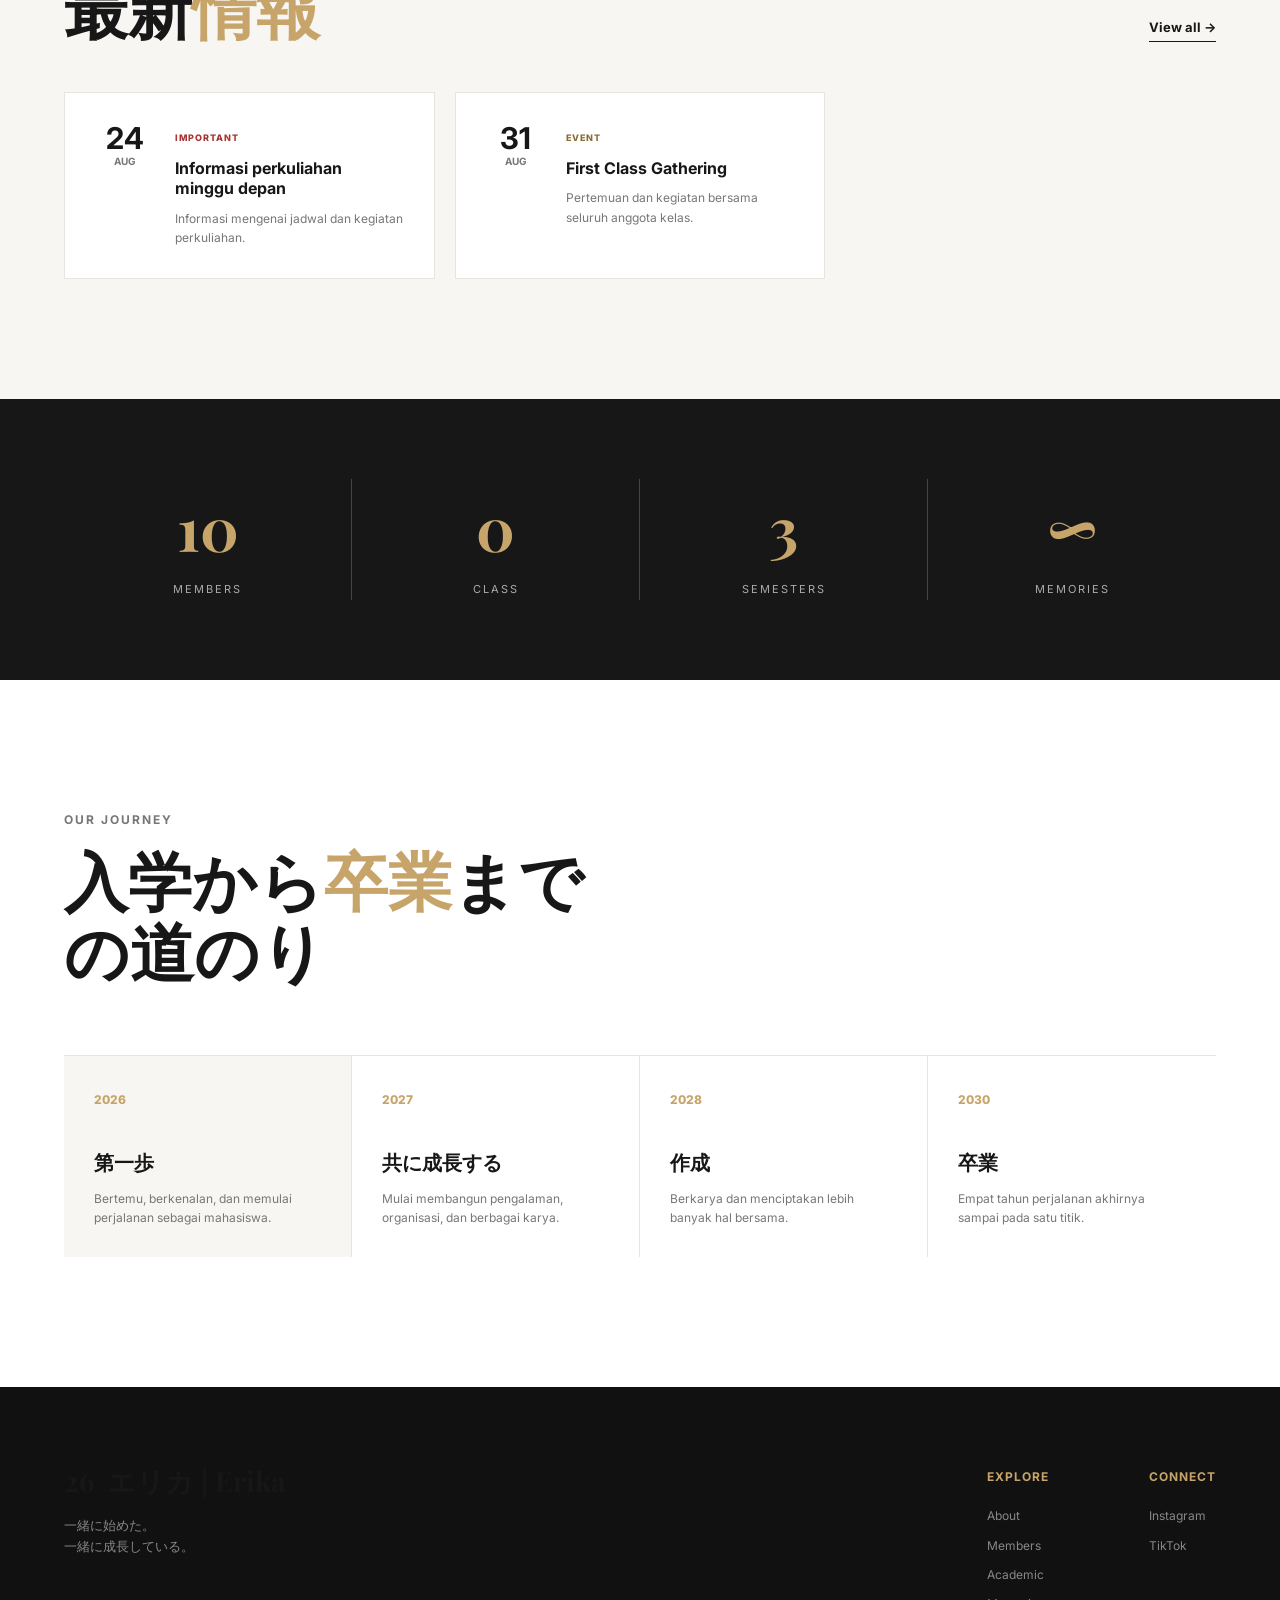
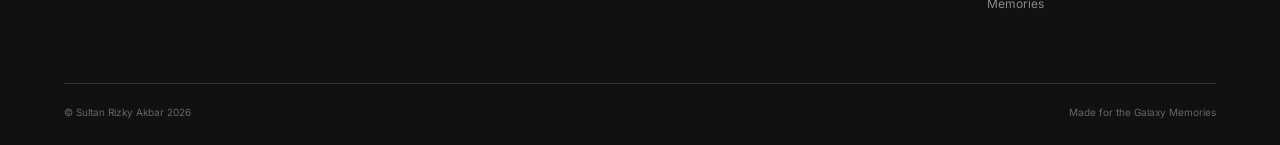
==== commit 31db95aa: "Update index.html" ====
--- a/index.html
+++ b/index.html
@@ -65,8 +65,8 @@
                 </p>
 
                 <h1>
-                    One Class.<br>
-                    <span>One Journey.</span>
+                    当社のウェブサイトへ<br>
+                    <span>ようこそ!!!</span>
                 </h1>
 
                 <p class="hero-description">
@@ -131,7 +131,7 @@
                     </a>
 
 
-                    <a href="#" class="quick-card">
+                    <a href="https://www.instagram.com/eriskuyy/" class="quick-card">
                         <div class="quick-icon">📸</div>
                         <div>
                             <h3>Instagram</h3>
@@ -141,11 +141,11 @@
                     </a>
 
 
-                    <a href="#" class="quick-card">
+                    <a href="https://www.tiktok.com/@eriskuyy?_r=1&_t=ZS-9ADaeszZIW8" class="quick-card">
                         <div class="quick-icon">💬</div>
                         <div>
-                            <h3>Community</h3>
-                            <p>Connect with the class</p>
+                            <h3>Tiktok</h3>
+                            <p>our fun memories</p>
                         </div>
                         <span class="arrow">↗</span>
                     </a>
@@ -170,8 +170,8 @@
                     </p>
 
                     <h2>
-                        More than<br>
-                        <span>a classroom.</span>
+                        単なる教室<br>
+                        <span>以上のもの</span>
                     </h2>
 
                 </div>
@@ -216,8 +216,7 @@
                             STAY UPDATED
                         </p>
 
-                        <h2>
-                            Latest <span>Updates</span>
+                        <h2>最新<span>情報</span>
                         </h2>
                     </div>
 
@@ -335,8 +334,7 @@
                         </p>
 
                         <h2>
-                            From <span>First Step</span><br>
-                            to Graduation.
+                            入学から<span>卒業</span>まで<br>の道のり
                         </h2>
                     </div>
 
@@ -349,7 +347,7 @@
                         <span class="timeline-year">2026</span>
 
                         <div class="timeline-content">
-                            <h3>First Step</h3>
+                            <h3>第一歩</h3>
                             <p>
                                 Bertemu, berkenalan, dan memulai
                                 perjalanan sebagai mahasiswa.
@@ -362,7 +360,7 @@
                         <span class="timeline-year">2027</span>
 
                         <div class="timeline-content">
-                            <h3>Growing Together</h3>
+                            <h3>共に成長する</h3>
                             <p>
                                 Mulai membangun pengalaman,
                                 organisasi, dan berbagai karya.
@@ -375,7 +373,7 @@
                         <span class="timeline-year">2028</span>
 
                         <div class="timeline-content">
-                            <h3>Creating</h3>
+                            <h3>作成</h3>
                             <p>
                                 Berkarya dan menciptakan lebih
                                 banyak hal bersama.
@@ -388,7 +386,7 @@
                         <span class="timeline-year">2030</span>
 
                         <div class="timeline-content">
-                            <h3>Graduation</h3>
+                            <h3>卒業</h3>
                             <p>
                                 Empat tahun perjalanan akhirnya
                                 sampai pada satu titik.
@@ -420,8 +418,8 @@
                 </div>
 
                 <p>
-                    Started together.<br>
-                    Growing together.
+                    一緒に始めた。<br>
+                    一緒に成長している。
                 </p>
 
             </div>
@@ -439,8 +437,8 @@
 
                 <div>
                     <h4>Connect</h4>
-                    <a href="#">Instagram</a>
-                     <a href="#">TikTok</a>
+                    <a href="https://www.instagram.com/eriskuyy/">Instagram</a>
+                     <a href="https://www.tiktok.com/@eriskuyy?_r=1&_t=ZS-9ADaeszZIW8">TikTok</a>
                 </div>
 
             </div>
